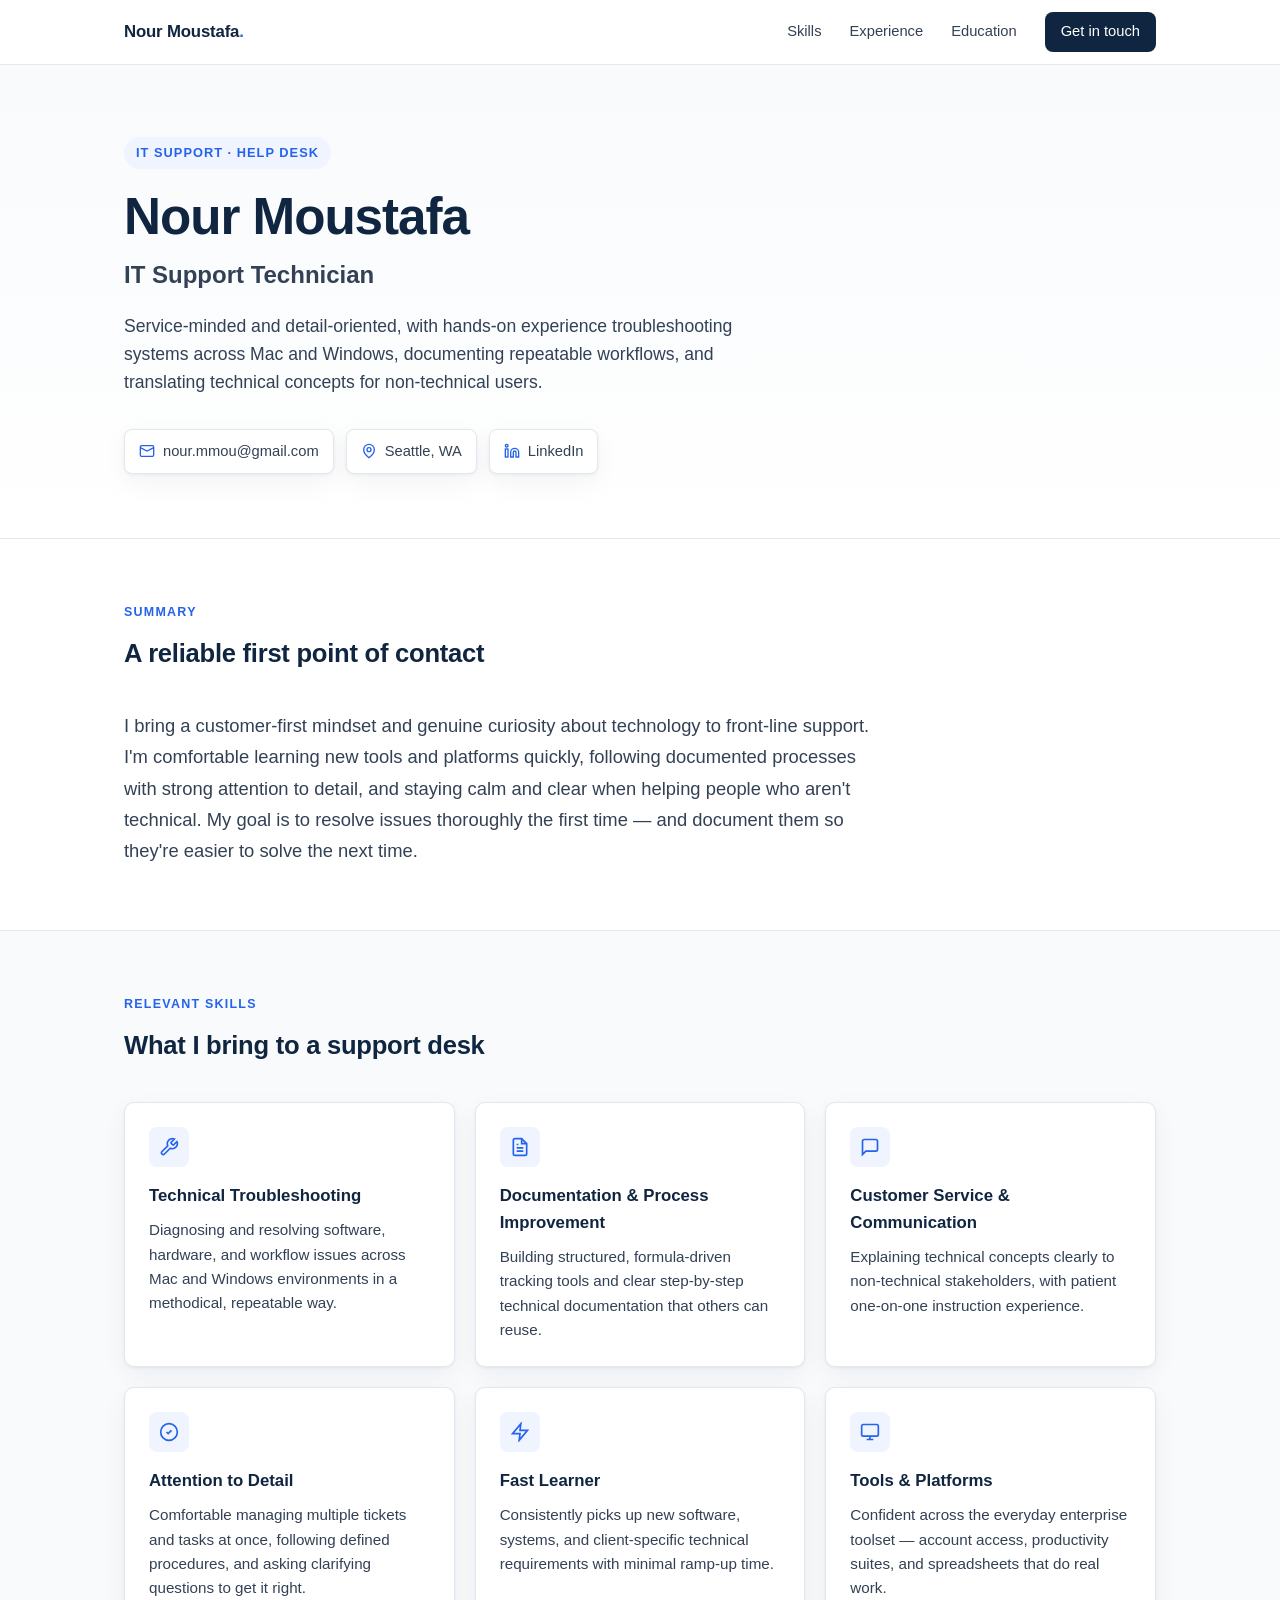
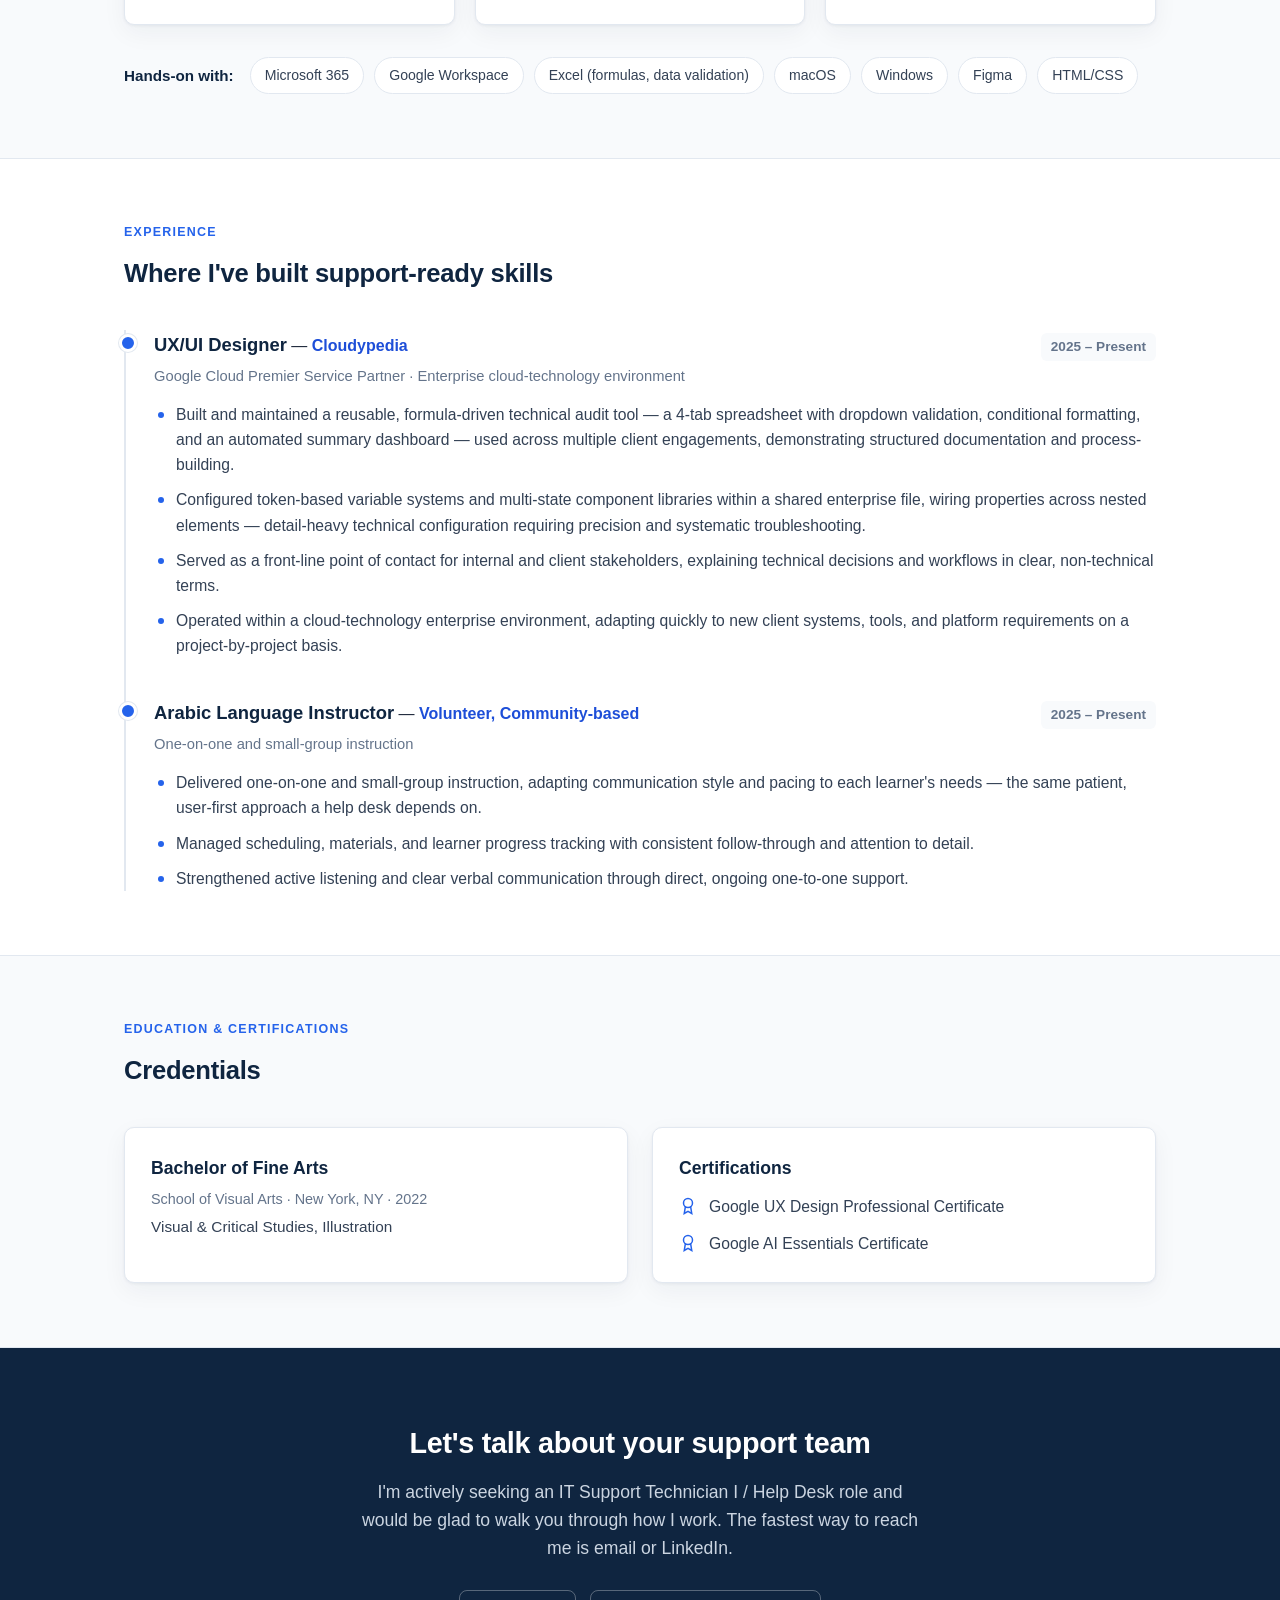
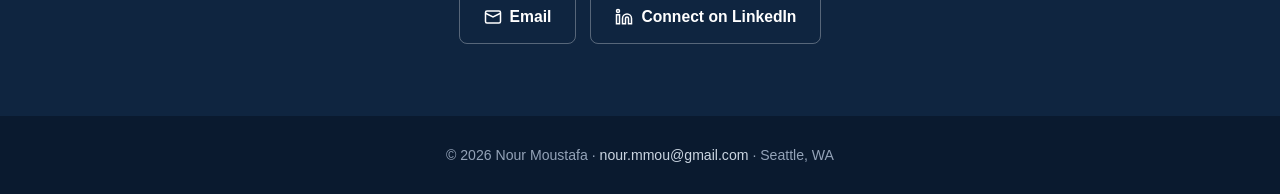
==== it-support/index.html @ e07b1205 "Add IT Support / Help Desk résumé site at /it-support/ Self-contained single-page site targeting IT " ====
<!DOCTYPE html>
<html lang="en">
<head>
  <meta charset="UTF-8" />
  <meta name="viewport" content="width=device-width, initial-scale=1.0" />
  <title>Nour Moustafa — IT Support Technician</title>
  <meta name="description" content="Nour Moustafa — service-minded IT Support Technician. Technical troubleshooting, documentation, and clear communication for non-technical users." />
  <style>
    :root {
      --navy: #0f2540;
      --navy-2: #16375c;
      --slate: #334155;
      --slate-light: #64748b;
      --border: #e2e8f0;
      --bg: #ffffff;
      --bg-alt: #f8fafc;
      --accent: #2563eb;
      --accent-dark: #1d4ed8;
      --text: #1e293b;
      --radius: 10px;
      --shadow: 0 1px 3px rgba(15, 37, 64, 0.06), 0 8px 24px rgba(15, 37, 64, 0.05);
      --maxw: 1080px;
    }

    * { box-sizing: border-box; margin: 0; padding: 0; }

    html { scroll-behavior: smooth; }

    body {
      font-family: -apple-system, BlinkMacSystemFont, "Segoe UI", Roboto, Helvetica, Arial, sans-serif;
      color: var(--text);
      background: var(--bg);
      line-height: 1.6;
      -webkit-font-smoothing: antialiased;
      text-rendering: optimizeLegibility;
    }

    a { color: inherit; text-decoration: none; }

    .wrap { max-width: var(--maxw); margin: 0 auto; padding: 0 24px; }

    /* ---------- Header ---------- */
    header {
      position: sticky;
      top: 0;
      z-index: 50;
      background: rgba(255, 255, 255, 0.9);
      backdrop-filter: saturate(180%) blur(8px);
      border-bottom: 1px solid var(--border);
    }
    .nav {
      display: flex;
      align-items: center;
      justify-content: space-between;
      height: 64px;
    }
    .brand {
      font-weight: 700;
      font-size: 1.05rem;
      letter-spacing: -0.01em;
      color: var(--navy);
    }
    .brand span { color: var(--accent); }
    .nav-links { display: flex; gap: 28px; align-items: center; }
    .nav-links a {
      font-size: 0.92rem;
      font-weight: 500;
      color: var(--slate);
      transition: color 0.15s ease;
    }
    .nav-links a:hover { color: var(--accent); }
    .nav-cta {
      display: inline-block;
      padding: 8px 16px;
      background: var(--navy);
      color: #fff !important;
      border-radius: 8px;
      font-weight: 600;
      font-size: 0.9rem;
      transition: background 0.15s ease;
    }
    .nav-cta:hover { background: var(--navy-2); }
    .nav-toggle {
      display: none;
      background: none;
      border: none;
      cursor: pointer;
      padding: 8px;
      color: var(--navy);
    }
    .nav-toggle svg { display: block; }

    /* ---------- Hero ---------- */
    .hero {
      background: linear-gradient(180deg, #f8fafc 0%, #ffffff 100%);
      border-bottom: 1px solid var(--border);
      padding: 72px 0 64px;
    }
    .eyebrow {
      display: inline-block;
      font-size: 0.8rem;
      font-weight: 700;
      letter-spacing: 0.08em;
      text-transform: uppercase;
      color: var(--accent);
      background: #eff4ff;
      padding: 6px 12px;
      border-radius: 100px;
      margin-bottom: 20px;
    }
    .hero h1 {
      font-size: clamp(2.1rem, 5vw, 3.2rem);
      line-height: 1.1;
      letter-spacing: -0.02em;
      color: var(--navy);
      font-weight: 800;
      margin-bottom: 10px;
    }
    .hero .role {
      font-size: clamp(1.15rem, 2.5vw, 1.5rem);
      color: var(--slate);
      font-weight: 600;
      margin-bottom: 18px;
    }
    .hero .value {
      font-size: 1.1rem;
      color: var(--slate);
      max-width: 620px;
      margin-bottom: 32px;
    }
    .contact-bar {
      display: flex;
      flex-wrap: wrap;
      gap: 12px;
    }
    .contact-chip {
      display: inline-flex;
      align-items: center;
      gap: 8px;
      background: #fff;
      border: 1px solid var(--border);
      border-radius: 8px;
      padding: 10px 14px;
      font-size: 0.92rem;
      font-weight: 500;
      color: var(--slate);
      box-shadow: var(--shadow);
      transition: border-color 0.15s ease, transform 0.15s ease;
    }
    a.contact-chip:hover { border-color: var(--accent); transform: translateY(-1px); color: var(--accent-dark); }
    .contact-chip svg { color: var(--accent); flex-shrink: 0; }

    /* ---------- Sections ---------- */
    section { padding: 64px 0; }
    section.alt { background: var(--bg-alt); border-top: 1px solid var(--border); border-bottom: 1px solid var(--border); }
    .section-head { margin-bottom: 36px; max-width: 720px; }
    .section-head h2 {
      font-size: 1.6rem;
      color: var(--navy);
      font-weight: 700;
      letter-spacing: -0.01em;
      margin-bottom: 10px;
    }
    .section-head .kicker {
      font-size: 0.78rem;
      font-weight: 700;
      letter-spacing: 0.1em;
      text-transform: uppercase;
      color: var(--accent);
      display: block;
      margin-bottom: 10px;
    }
    .section-head p { color: var(--slate); font-size: 1.05rem; }

    /* Summary */
    .summary-text { font-size: 1.15rem; color: var(--slate); max-width: 760px; line-height: 1.7; }

    /* Skills grid */
    .skills-grid {
      display: grid;
      grid-template-columns: repeat(auto-fit, minmax(280px, 1fr));
      gap: 20px;
    }
    .skill-card {
      background: #fff;
      border: 1px solid var(--border);
      border-radius: var(--radius);
      padding: 24px;
      box-shadow: var(--shadow);
      transition: transform 0.15s ease, box-shadow 0.15s ease;
    }
    .skill-card:hover { transform: translateY(-2px); box-shadow: 0 4px 8px rgba(15,37,64,0.08), 0 16px 32px rgba(15,37,64,0.07); }
    .skill-icon {
      width: 40px; height: 40px;
      border-radius: 8px;
      background: #eff4ff;
      display: flex; align-items: center; justify-content: center;
      color: var(--accent);
      margin-bottom: 16px;
    }
    .skill-card h3 { font-size: 1.05rem; color: var(--navy); margin-bottom: 8px; font-weight: 700; }
    .skill-card p { font-size: 0.95rem; color: var(--slate); }

    /* Tools row */
    .tools {
      margin-top: 32px;
      display: flex;
      flex-wrap: wrap;
      gap: 10px;
      align-items: center;
    }
    .tools .label { font-weight: 600; color: var(--navy); margin-right: 6px; font-size: 0.95rem; }
    .tag {
      background: #fff;
      border: 1px solid var(--border);
      border-radius: 100px;
      padding: 6px 14px;
      font-size: 0.88rem;
      font-weight: 500;
      color: var(--slate);
    }

    /* Experience */
    .exp-item {
      border-left: 2px solid var(--border);
      padding: 0 0 40px 28px;
      position: relative;
    }
    .exp-item:last-child { padding-bottom: 0; }
    .exp-item::before {
      content: "";
      position: absolute;
      left: -7px; top: 4px;
      width: 12px; height: 12px;
      border-radius: 50%;
      background: var(--accent);
      border: 3px solid #fff;
      box-shadow: 0 0 0 1px var(--border);
    }
    .exp-head { display: flex; flex-wrap: wrap; justify-content: space-between; align-items: baseline; gap: 8px; margin-bottom: 4px; }
    .exp-title { font-size: 1.15rem; font-weight: 700; color: var(--navy); }
    .exp-org { color: var(--accent-dark); font-weight: 600; }
    .exp-date {
      font-size: 0.85rem;
      color: var(--slate-light);
      font-weight: 600;
      white-space: nowrap;
      background: var(--bg-alt);
      padding: 3px 10px;
      border-radius: 6px;
    }
    .exp-sub { color: var(--slate-light); font-size: 0.92rem; margin-bottom: 14px; }
    .exp-list { list-style: none; display: grid; gap: 10px; }
    .exp-list li {
      position: relative;
      padding-left: 22px;
      color: var(--slate);
      font-size: 0.98rem;
    }
    .exp-list li::before {
      content: "";
      position: absolute;
      left: 4px; top: 10px;
      width: 6px; height: 6px;
      border-radius: 50%;
      background: var(--accent);
    }

    /* Education */
    .edu-grid { display: grid; grid-template-columns: 1fr 1fr; gap: 24px; }
    .edu-card {
      background: #fff;
      border: 1px solid var(--border);
      border-radius: var(--radius);
      padding: 26px;
      box-shadow: var(--shadow);
    }
    .edu-card h3 { color: var(--navy); font-size: 1.1rem; margin-bottom: 6px; }
    .edu-card .meta { color: var(--slate-light); font-size: 0.9rem; margin-bottom: 4px; }
    .edu-card p { color: var(--slate); font-size: 0.96rem; }
    .cert-list { list-style: none; display: grid; gap: 12px; }
    .cert-list li {
      display: flex; align-items: center; gap: 12px;
      color: var(--slate); font-size: 0.98rem; font-weight: 500;
    }
    .cert-list svg { color: var(--accent); flex-shrink: 0; }

    /* Footer CTA */
    .cta {
      background: var(--navy);
      color: #fff;
      text-align: center;
      padding: 72px 0;
    }
    .cta h2 { font-size: 1.8rem; margin-bottom: 12px; letter-spacing: -0.01em; }
    .cta p { color: #cbd5e1; font-size: 1.1rem; max-width: 560px; margin: 0 auto 28px; }
    .cta-buttons { display: flex; flex-wrap: wrap; gap: 14px; justify-content: center; }
    .btn {
      display: inline-flex; align-items: center; gap: 8px;
      padding: 13px 24px;
      border-radius: 8px;
      font-weight: 600;
      font-size: 0.98rem;
      transition: transform 0.15s ease, background 0.15s ease;
    }
    .btn-primary { background: var(--accent); color: #fff; }
    .btn-primary:hover { background: var(--accent-dark); transform: translateY(-1px); }
    .btn-outline { background: transparent; color: #fff; border: 1px solid rgba(255,255,255,0.3); }
    .btn-outline:hover { border-color: #fff; transform: translateY(-1px); }

    footer.foot {
      background: #0a1a2f;
      color: #94a3b8;
      text-align: center;
      padding: 28px 0;
      font-size: 0.88rem;
    }
    footer.foot a { color: #cbd5e1; }
    footer.foot a:hover { color: #fff; }

    /* ---------- Responsive ---------- */
    @media (max-width: 760px) {
      .nav-links {
        position: absolute;
        top: 64px; left: 0; right: 0;
        flex-direction: column;
        align-items: stretch;
        gap: 0;
        background: #fff;
        border-bottom: 1px solid var(--border);
        padding: 8px 0;
        display: none;
        box-shadow: var(--shadow);
      }
      .nav-links.open { display: flex; }
      .nav-links a { padding: 12px 24px; }
      .nav-links .nav-cta { margin: 8px 24px; text-align: center; }
      .nav-toggle { display: block; }
      .edu-grid { grid-template-columns: 1fr; }
      section { padding: 48px 0; }
      .hero { padding: 48px 0; }
    }
  </style>
</head>
<body>
  <!-- Header -->
  <header>
    <div class="wrap nav">
      <a href="#top" class="brand">Nour Moustafa<span>.</span></a>
      <button class="nav-toggle" aria-label="Toggle navigation" aria-expanded="false">
        <svg width="24" height="24" viewBox="0 0 24 24" fill="none" stroke="currentColor" stroke-width="2" stroke-linecap="round"><line x1="3" y1="6" x2="21" y2="6"/><line x1="3" y1="12" x2="21" y2="12"/><line x1="3" y1="18" x2="21" y2="18"/></svg>
      </button>
      <nav class="nav-links">
        <a href="#skills">Skills</a>
        <a href="#experience">Experience</a>
        <a href="#education">Education</a>
        <a href="mailto:nour.mmou@gmail.com" class="nav-cta">Get in touch</a>
      </nav>
    </div>
  </header>

  <!-- Hero -->
  <section class="hero" id="top">
    <div class="wrap">
      <span class="eyebrow">IT Support &middot; Help Desk</span>
      <h1>Nour Moustafa</h1>
      <p class="role">IT Support Technician</p>
      <p class="value">Service-minded and detail-oriented, with hands-on experience troubleshooting systems across Mac and Windows, documenting repeatable workflows, and translating technical concepts for non-technical users.</p>
      <div class="contact-bar">
        <a class="contact-chip" href="mailto:nour.mmou@gmail.com">
          <svg width="16" height="16" viewBox="0 0 24 24" fill="none" stroke="currentColor" stroke-width="2"><rect x="2" y="4" width="20" height="16" rx="2"/><path d="m22 7-10 5L2 7"/></svg>
          nour.mmou@gmail.com
        </a>
        <span class="contact-chip">
          <svg width="16" height="16" viewBox="0 0 24 24" fill="none" stroke="currentColor" stroke-width="2"><path d="M20 10c0 6-8 12-8 12s-8-6-8-12a8 8 0 0 1 16 0Z"/><circle cx="12" cy="10" r="3"/></svg>
          Seattle, WA
        </span>
        <a class="contact-chip" href="https://www.linkedin.com/in/nourmm/" target="_blank" rel="noopener">
          <svg width="16" height="16" viewBox="0 0 24 24" fill="none" stroke="currentColor" stroke-width="2"><path d="M16 8a6 6 0 0 1 6 6v7h-4v-7a2 2 0 0 0-4 0v7h-4v-7a6 6 0 0 1 6-6z"/><rect x="2" y="9" width="4" height="12"/><circle cx="4" cy="4" r="2"/></svg>
          LinkedIn
        </a>
      </div>
    </div>
  </section>

  <!-- Summary -->
  <section id="summary">
    <div class="wrap">
      <div class="section-head">
        <span class="kicker">Summary</span>
        <h2>A reliable first point of contact</h2>
      </div>
      <p class="summary-text">I bring a customer-first mindset and genuine curiosity about technology to front-line support. I'm comfortable learning new tools and platforms quickly, following documented processes with strong attention to detail, and staying calm and clear when helping people who aren't technical. My goal is to resolve issues thoroughly the first time &mdash; and document them so they're easier to solve the next time.</p>
    </div>
  </section>

  <!-- Skills -->
  <section id="skills" class="alt">
    <div class="wrap">
      <div class="section-head">
        <span class="kicker">Relevant Skills</span>
        <h2>What I bring to a support desk</h2>
      </div>
      <div class="skills-grid">
        <div class="skill-card">
          <div class="skill-icon"><svg width="20" height="20" viewBox="0 0 24 24" fill="none" stroke="currentColor" stroke-width="2"><path d="M14.7 6.3a1 1 0 0 0 0 1.4l1.6 1.6a1 1 0 0 0 1.4 0l3.77-3.77a6 6 0 0 1-7.94 7.94l-6.91 6.91a2.12 2.12 0 0 1-3-3l6.91-6.91a6 6 0 0 1 7.94-7.94l-3.76 3.76z"/></svg></div>
          <h3>Technical Troubleshooting</h3>
          <p>Diagnosing and resolving software, hardware, and workflow issues across Mac and Windows environments in a methodical, repeatable way.</p>
        </div>
        <div class="skill-card">
          <div class="skill-icon"><svg width="20" height="20" viewBox="0 0 24 24" fill="none" stroke="currentColor" stroke-width="2"><path d="M14 2H6a2 2 0 0 0-2 2v16a2 2 0 0 0 2 2h12a2 2 0 0 0 2-2V8z"/><path d="M14 2v6h6"/><path d="M16 13H8M16 17H8M10 9H8"/></svg></div>
          <h3>Documentation &amp; Process Improvement</h3>
          <p>Building structured, formula-driven tracking tools and clear step-by-step technical documentation that others can reuse.</p>
        </div>
        <div class="skill-card">
          <div class="skill-icon"><svg width="20" height="20" viewBox="0 0 24 24" fill="none" stroke="currentColor" stroke-width="2"><path d="M21 15a2 2 0 0 1-2 2H7l-4 4V5a2 2 0 0 1 2-2h14a2 2 0 0 1 2 2z"/></svg></div>
          <h3>Customer Service &amp; Communication</h3>
          <p>Explaining technical concepts clearly to non-technical stakeholders, with patient one-on-one instruction experience.</p>
        </div>
        <div class="skill-card">
          <div class="skill-icon"><svg width="20" height="20" viewBox="0 0 24 24" fill="none" stroke="currentColor" stroke-width="2"><circle cx="12" cy="12" r="10"/><path d="m9 12 2 2 4-4"/></svg></div>
          <h3>Attention to Detail</h3>
          <p>Comfortable managing multiple tickets and tasks at once, following defined procedures, and asking clarifying questions to get it right.</p>
        </div>
        <div class="skill-card">
          <div class="skill-icon"><svg width="20" height="20" viewBox="0 0 24 24" fill="none" stroke="currentColor" stroke-width="2"><path d="M13 2 3 14h9l-1 8 10-12h-9l1-8z"/></svg></div>
          <h3>Fast Learner</h3>
          <p>Consistently picks up new software, systems, and client-specific technical requirements with minimal ramp-up time.</p>
        </div>
        <div class="skill-card">
          <div class="skill-icon"><svg width="20" height="20" viewBox="0 0 24 24" fill="none" stroke="currentColor" stroke-width="2"><rect x="2" y="3" width="20" height="14" rx="2"/><path d="M8 21h8M12 17v4"/></svg></div>
          <h3>Tools &amp; Platforms</h3>
          <p>Confident across the everyday enterprise toolset &mdash; account access, productivity suites, and spreadsheets that do real work.</p>
        </div>
      </div>
      <div class="tools">
        <span class="label">Hands-on with:</span>
        <span class="tag">Microsoft 365</span>
        <span class="tag">Google Workspace</span>
        <span class="tag">Excel (formulas, data validation)</span>
        <span class="tag">macOS</span>
        <span class="tag">Windows</span>
        <span class="tag">Figma</span>
        <span class="tag">HTML/CSS</span>
      </div>
    </div>
  </section>

  <!-- Experience -->
  <section id="experience">
    <div class="wrap">
      <div class="section-head">
        <span class="kicker">Experience</span>
        <h2>Where I've built support-ready skills</h2>
      </div>

      <div class="exp-item">
        <div class="exp-head">
          <div>
            <span class="exp-title">UX/UI Designer</span> &mdash;
            <span class="exp-org">Cloudypedia</span>
          </div>
          <span class="exp-date">2025 &ndash; Present</span>
        </div>
        <p class="exp-sub">Google Cloud Premier Service Partner &middot; Enterprise cloud-technology environment</p>
        <ul class="exp-list">
          <li>Built and maintained a reusable, formula-driven technical audit tool &mdash; a 4-tab spreadsheet with dropdown validation, conditional formatting, and an automated summary dashboard &mdash; used across multiple client engagements, demonstrating structured documentation and process-building.</li>
          <li>Configured token-based variable systems and multi-state component libraries within a shared enterprise file, wiring properties across nested elements &mdash; detail-heavy technical configuration requiring precision and systematic troubleshooting.</li>
          <li>Served as a front-line point of contact for internal and client stakeholders, explaining technical decisions and workflows in clear, non-technical terms.</li>
          <li>Operated within a cloud-technology enterprise environment, adapting quickly to new client systems, tools, and platform requirements on a project-by-project basis.</li>
        </ul>
      </div>

      <div class="exp-item">
        <div class="exp-head">
          <div>
            <span class="exp-title">Arabic Language Instructor</span> &mdash;
            <span class="exp-org">Volunteer, Community-based</span>
          </div>
          <span class="exp-date">2025 &ndash; Present</span>
        </div>
        <p class="exp-sub">One-on-one and small-group instruction</p>
        <ul class="exp-list">
          <li>Delivered one-on-one and small-group instruction, adapting communication style and pacing to each learner's needs &mdash; the same patient, user-first approach a help desk depends on.</li>
          <li>Managed scheduling, materials, and learner progress tracking with consistent follow-through and attention to detail.</li>
          <li>Strengthened active listening and clear verbal communication through direct, ongoing one-to-one support.</li>
        </ul>
      </div>
    </div>
  </section>

  <!-- Education & Certifications -->
  <section id="education" class="alt">
    <div class="wrap">
      <div class="section-head">
        <span class="kicker">Education &amp; Certifications</span>
        <h2>Credentials</h2>
      </div>
      <div class="edu-grid">
        <div class="edu-card">
          <h3>Bachelor of Fine Arts</h3>
          <p class="meta">School of Visual Arts &middot; New York, NY &middot; 2022</p>
          <p>Visual &amp; Critical Studies, Illustration</p>
        </div>
        <div class="edu-card">
          <h3>Certifications</h3>
          <ul class="cert-list" style="margin-top:12px;">
            <li>
              <svg width="18" height="18" viewBox="0 0 24 24" fill="none" stroke="currentColor" stroke-width="2"><circle cx="12" cy="8" r="6"/><path d="M15.477 12.89 17 22l-5-3-5 3 1.523-9.11"/></svg>
              Google UX Design Professional Certificate
            </li>
            <li>
              <svg width="18" height="18" viewBox="0 0 24 24" fill="none" stroke="currentColor" stroke-width="2"><circle cx="12" cy="8" r="6"/><path d="M15.477 12.89 17 22l-5-3-5 3 1.523-9.11"/></svg>
              Google AI Essentials Certificate
            </li>
          </ul>
        </div>
      </div>
    </div>
  </section>

  <!-- CTA -->
  <section class="cta">
    <div class="wrap">
      <h2>Let's talk about your support team</h2>
      <p>I'm actively seeking an IT Support Technician I / Help Desk role and would be glad to walk you through how I work. The fastest way to reach me is email or LinkedIn.</p>
      <div class="cta-buttons">
        <a class="btn btn-outline" href="mailto:nour.mmou@gmail.com">
          <svg width="18" height="18" viewBox="0 0 24 24" fill="none" stroke="currentColor" stroke-width="2"><rect x="2" y="4" width="20" height="16" rx="2"/><path d="m22 7-10 5L2 7"/></svg>
          Email
        </a>
        <a class="btn btn-outline" href="https://www.linkedin.com/in/nourmm/" target="_blank" rel="noopener">
          <svg width="18" height="18" viewBox="0 0 24 24" fill="none" stroke="currentColor" stroke-width="2"><path d="M16 8a6 6 0 0 1 6 6v7h-4v-7a2 2 0 0 0-4 0v7h-4v-7a6 6 0 0 1 6-6z"/><rect x="2" y="9" width="4" height="12"/><circle cx="4" cy="4" r="2"/></svg>
          Connect on LinkedIn
        </a>
      </div>
    </div>
  </section>

  <footer class="foot">
    <div class="wrap">
      &copy; <span id="year"></span> Nour Moustafa &middot;
      <a href="mailto:nour.mmou@gmail.com">nour.mmou@gmail.com</a> &middot;
      Seattle, WA
    </div>
  </footer>

  <script>
    // Mobile nav toggle
    var toggle = document.querySelector('.nav-toggle');
    var links = document.querySelector('.nav-links');
    toggle.addEventListener('click', function () {
      var open = links.classList.toggle('open');
      toggle.setAttribute('aria-expanded', open);
    });
    // Close menu after tapping a link (mobile)
    links.querySelectorAll('a').forEach(function (a) {
      a.addEventListener('click', function () { links.classList.remove('open'); toggle.setAttribute('aria-expanded', false); });
    });
    // Current year
    document.getElementById('year').textContent = new Date().getFullYear();
  </script>
</body>
</html>
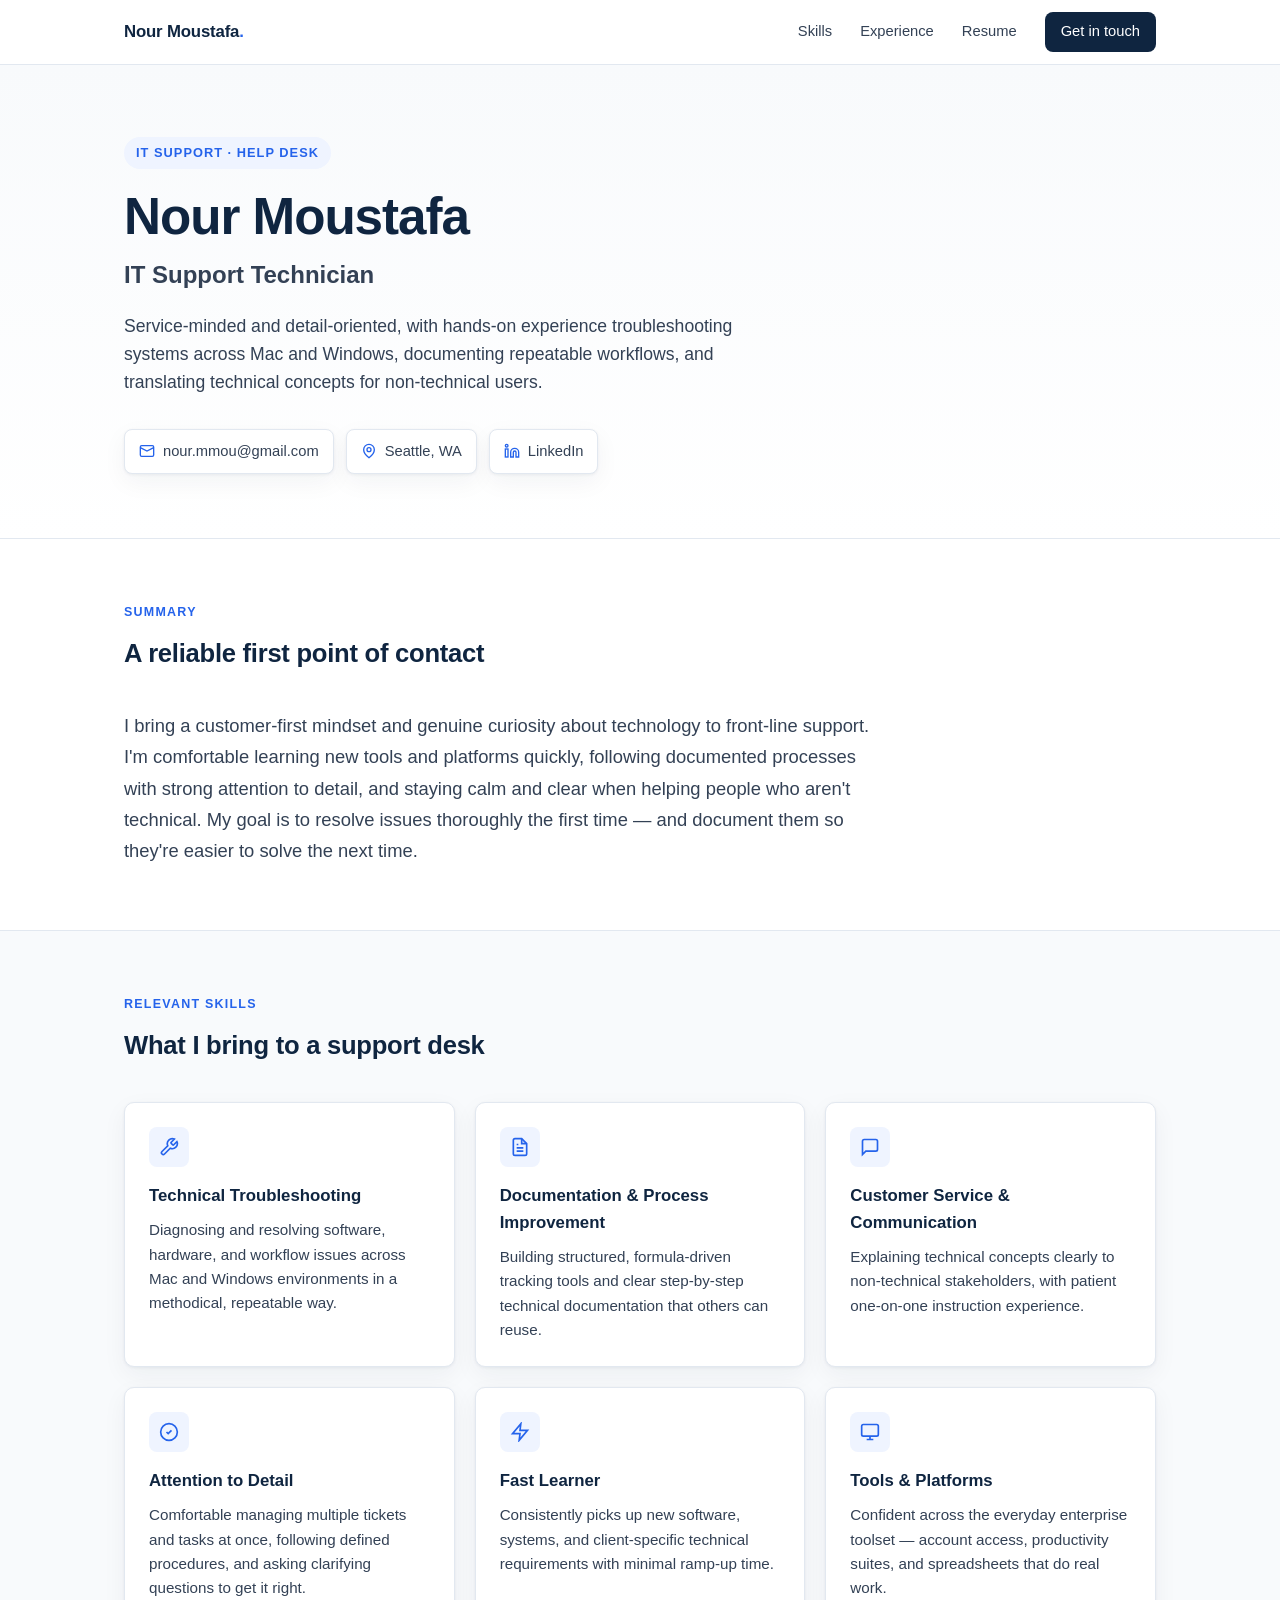
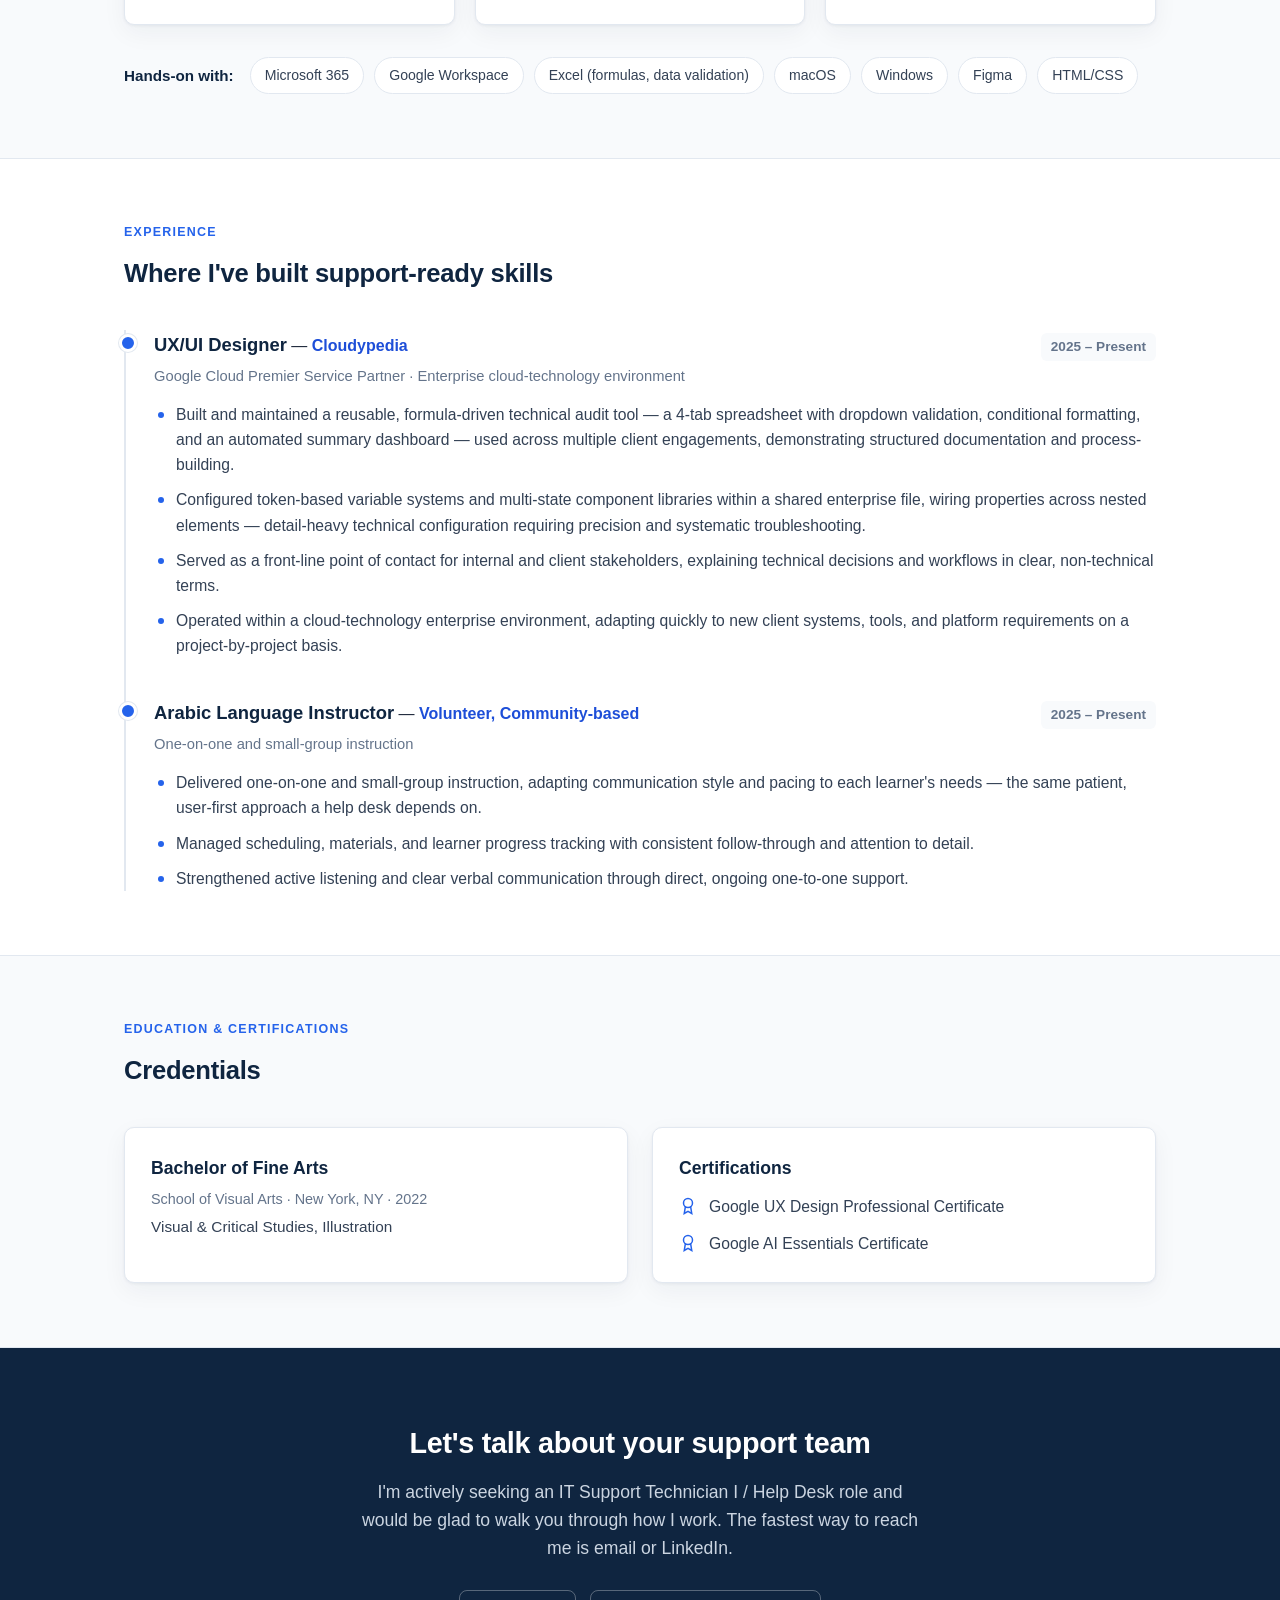
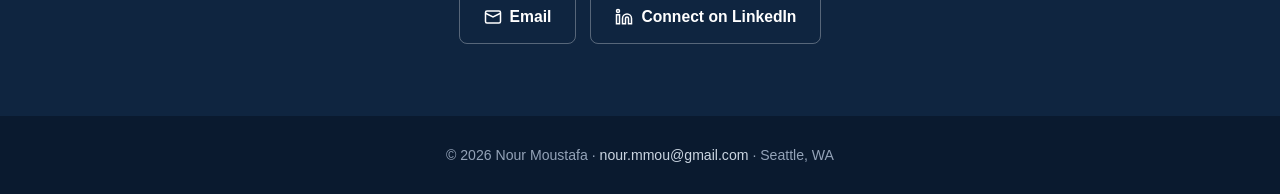
==== commit 8659e235: "Replace Education nav link with Resume Co-Authored-By: Claude Opus 4.8 <noreply@anthropic.com>" ====
--- a/it-support/index.html
+++ b/it-support/index.html
@@ -353,8 +353,8 @@
       <nav class="nav-links">
         <a href="#skills">Skills</a>
         <a href="#experience">Experience</a>
-        <a href="#education">Education</a>
-        <a href="mailto:nour.mmou@gmail.com" class="nav-cta">Get in touch</a>
+        <a href="https://drive.google.com/file/d/12ei4NkftvQNynDUuz9h_VL4xJoDROr32/view?usp=sharing" target="_blank" rel="noopener">Resume</a>
+        <a href="#contact" class="nav-cta">Get in touch</a>
       </nav>
     </div>
   </header>
@@ -520,7 +520,7 @@
   </section>
 
   <!-- CTA -->
-  <section class="cta">
+  <section class="cta" id="contact">
     <div class="wrap">
       <h2>Let's talk about your support team</h2>
       <p>I'm actively seeking an IT Support Technician I / Help Desk role and would be glad to walk you through how I work. The fastest way to reach me is email or LinkedIn.</p>
